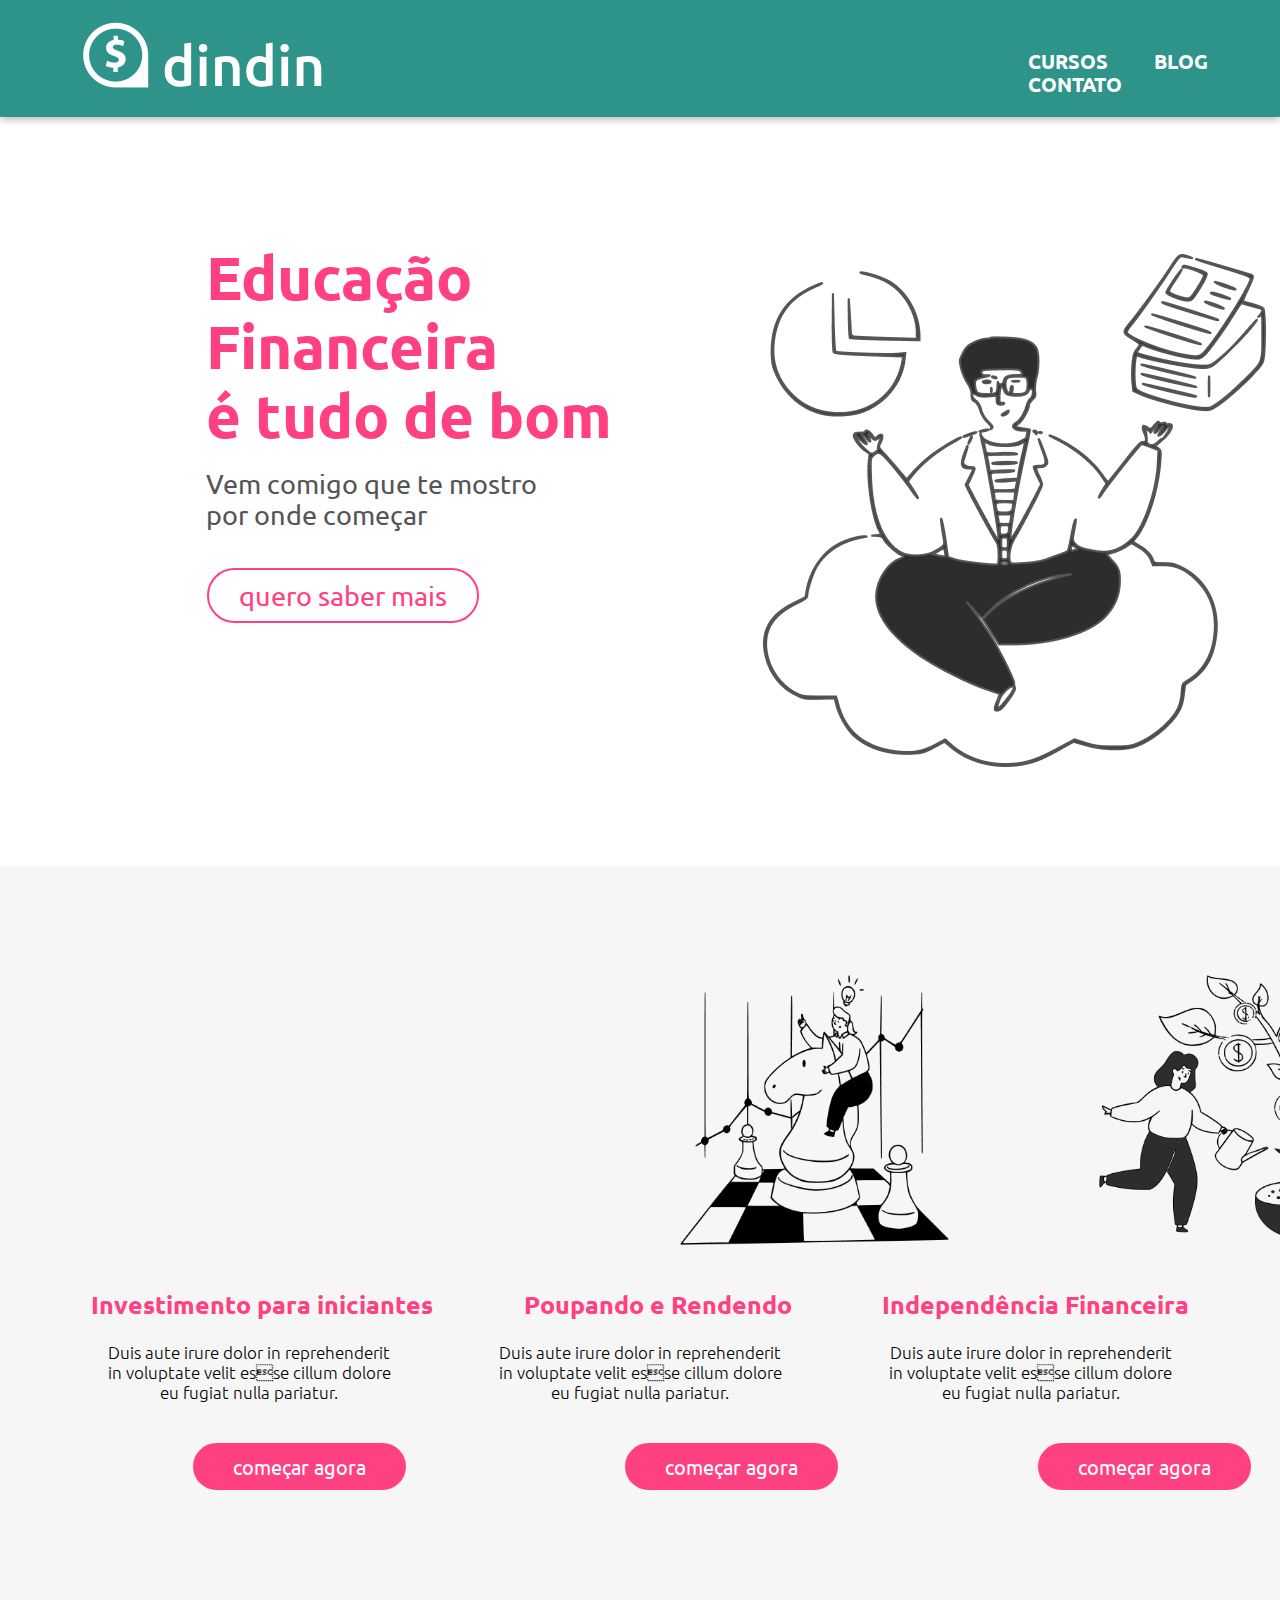
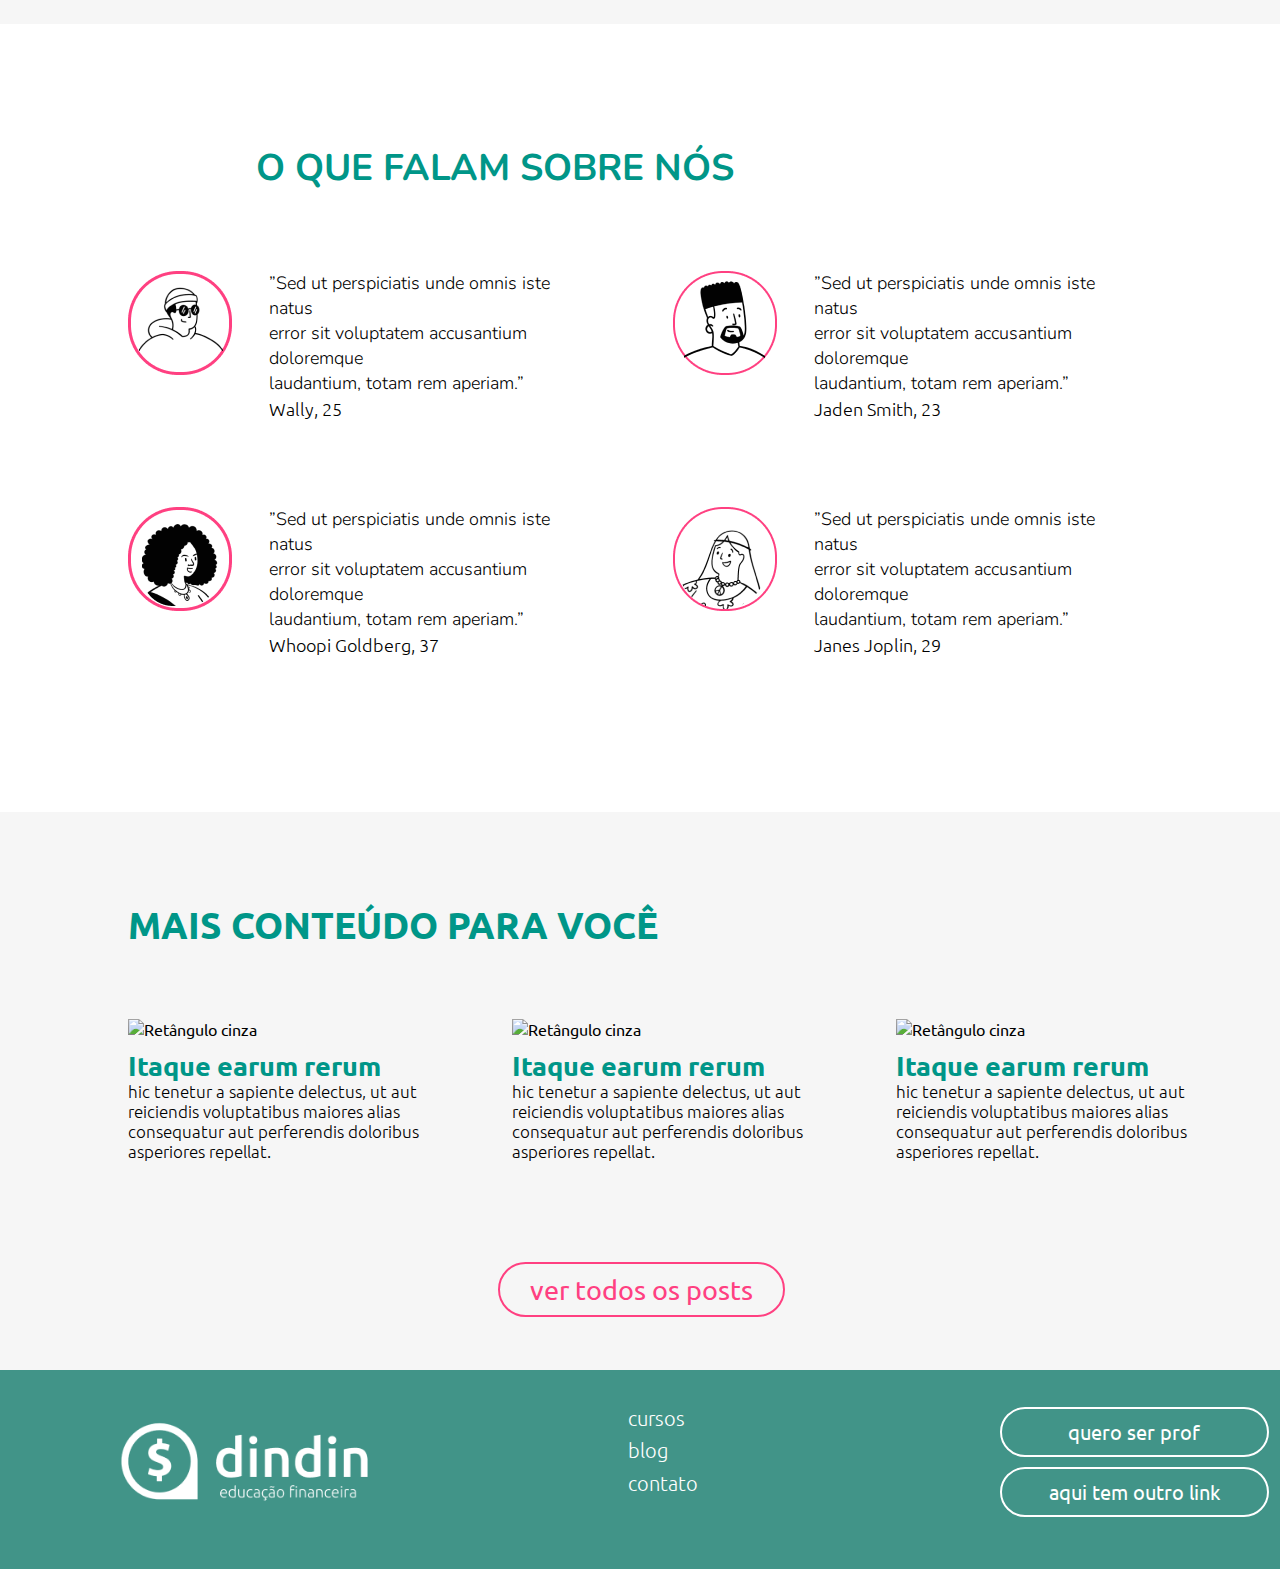
==== index.html @ 089d7000 "inclusão daspaginas index e contato" ====
<!DOCTYPE html>
<html lang="pt-BR">
<head>
    <meta charset="UTF-8">
    <meta http-equiv="X-UA-Compatible" content="IE=edge">
    <meta name="viewport" content="width=device-width, initial-scale=1.0">
    <link rel="stylesheet" href="styleindex.css">
    <link rel="preconnect" href="https://fonts.googleapis.com">
    <link rel="preconnect" href="https://fonts.gstatic.com" crossorigin>
    <link href="https://fonts.googleapis.com/css2?family=Nunito:ital,wght@0,200;0,300;0,400;0,500;0,600;0,700;0,800;0,900;0,1000;1,200;1,300;1,400;1,500;1,600;1,700&family=Ubuntu:ital,wght@0,300;0,400;0,500;0,700;1,300;1,400;1,500;1,700&display=swap" rel="stylesheet">
    <title>DinDin</title>
</head>
<body>
    <header class="container1">
        <nav>
            <a href="index.html"><img src="./img/logo-header.png" alt="Logo Dindin" id="logocabecalho"></a>
            <ul id="lista1">
                <li>CURSOS</li>
                <li>BLOG</li>
                <a href="contato.html"><li>CONTATO</li></a>
            </ul>
        </nav>
    </header>

    <div class="faixa1">
        <div><h1>
            Educação <br> Financeira <br> é tudo de bom
        </h1>
    </div>
        <div>
        <p id="primeirop">
            Vem comigo que te mostro <br> por onde começar
        </p>
    </div>
    <div>
        <button id="querosaber">
            quero saber mais
        </button>
    </div>
    <div>
        <img src="./img/ilustra-banner.png" alt="Imagem de educação financeira" id="edfinanceira">
    </div>
    </div>
    <div class="faixa2">
        <div class="imgfaixa2">
        <img src="./img/ilustra-poupando.png" alt="Poupando" class="poupando">
        <img src="./img/ilustra-investimento.png" alt="Investindo" class="investindo">
        <img src="./img/ilustra-independencia.png" alt="Independência finaceira" class="independencia">
        </div>

        <div class="titulofaixa2">
        <h4>Investimento para iniciantes</h4>
        <h4>Poupando e Rendendo</h4>
        <h4>Independência Financeira</h4>
        </div>

        <div class="pfaixa2">
        <p  id="pfaixa21"> Duis aute irure dolor in reprehenderit <br> in voluptate velit esse cillum dolore <br> eu fugiat nulla pariatur.</p>
        <p id="pfaixa22"> Duis aute irure dolor in reprehenderit <br> in voluptate velit esse cillum dolore <br> eu fugiat nulla pariatur.</p>
        <p id="pfaixa23"> Duis aute irure dolor in reprehenderit <br> in voluptate velit esse cillum dolore <br> eu fugiat nulla pariatur.</p>
        </div>

        <div>
        <button id="botaofaixa21">começar agora</button>
        <button id="botaofaixa22">começar agora</button>
        <button id="botaofaixa23">começar agora</button>
        </div>
    </div>

    <div id="faixa3">
        <h2 id="titulodepo">O QUE FALAM SOBRE NÓS</h2>
        <div id="depoimentos">
        
        <img src="./img/icon-wally.png" alt="Depoimento Wally" class="imgdepo1">
        <cite>”Sed ut perspiciatis unde omnis iste natus <br> error sit voluptatem accusantium doloremque <br> laudantium, totam rem aperiam.”
           <p> Wally, 25 </p>
        </cite>
        
        <img src="./img/icon-jaden.png" alt="Depoimento Jaden" class="imgdepo2">
        <cite>”Sed ut perspiciatis unde omnis iste natus <br> error sit voluptatem accusantium doloremque <br> laudantium, totam rem aperiam.”
            <p> Jaden Smith, 23 </p>
        </cite>
        <img src="./img/icon-whoopi.png" alt="Depoimento Whoopi" class="imgdepo3">
        <cite>”Sed ut perspiciatis unde omnis iste natus <br> error sit voluptatem accusantium doloremque <br> laudantium, totam rem aperiam.”
           <p> Whoopi Goldberg, 37 </p>
        </cite>
        <img src="./img/icon-jane.png" alt="Depoimento Janes" class="imgdepo4">
        <cite>”Sed ut perspiciatis unde omnis iste natus <br> error sit voluptatem accusantium doloremque <br> laudantium, totam rem aperiam.”
            <p> Janes Joplin, 29 </p>
        </cite>
        </div>
    </div>

    <div class="faixa4">
        <h2 id="titulofaixa4">
            MAIS CONTEÚDO PARA VOCÊ
        </h2>
        <div id="imgfaixa4">
        <img id="imgfaixa41" src="./img/Retângulo" alt="Retângulo cinza">
        <img id="imgfaixa42" src="./img/Retângulo" alt="Retângulo cinza">
        <img id="imgfaixa43" src="./img/Retângulo" alt="Retângulo cinza">
        </div>
        <div class="subtitulofaixa4">
        <h4 id="subfaixa41">Itaque earum rerum</h4>
        
        <h4 id="subfaixa42">Itaque earum rerum</h4>
        
        <h4 id="subfaixa43">Itaque earum rerum</h4>
        
        <div id="pfaixa41"><p class="pfaixa4">hic tenetur a sapiente delectus, ut aut <br> reiciendis voluptatibus maiores alias <br> consequatur aut perferendis doloribus <br> asperiores repellat.</p></div>
        <div id="pfaixa42"><p class="pfaixa4">hic tenetur a sapiente delectus, ut aut <br> reiciendis voluptatibus maiores alias <br> consequatur aut perferendis doloribus <br> asperiores repellat.</p></div>
        <div id="pfaixa43"><p class="pfaixa4">hic tenetur a sapiente delectus, ut aut <br> reiciendis voluptatibus maiores alias <br> consequatur aut perferendis doloribus <br> asperiores repellat.</p></div>

        </div>
        <div id="botao4">
        <button id="botaofaixa4">ver todos os posts</button>
        </div>
    </div>

    <footer>
        <div>
        <a href="index.html"><img id="imgrodape" src="./img/logo-footer.png" alt="Logo rodapé"></a>
        </div>

        <div>
            <ul id="listafooter">
                <li class="footer">cursos</li>
                <li class="footer">blog</li>
                <a href="contato.html"><li class="footer">contato</li></a>
            </ul>
        </div>  

            <div>
            <button class="buttonfooter1">quero ser prof</button>
            <button class="buttonfooter2">aqui tem outro link</button>
            </div>
       
        
    </footer>
</body>
</html>
---- styleindex.css ----
* {
    font-family: 'Ubuntu', sans-serif;
    margin: 0;
    padding: 0;
    
}

header {
    background: rgba(46, 148, 138, 1);
    box-shadow: 0px 3px 7px rgba(0, 0, 0, 0.25);
    width: 100%;
    height: 117px;
    color: rgba(253, 253, 253, 1);
    
}

.container1 {
    
    display: flex;
    justify-content: space-around;    
}

#logocabecalho {
    margin-left: 82px;
    margin-top: 20px;
    cursor: pointer;
}

ul {
    
    margin-left: 1028px;
    margin-top: -50px;
    
}
li{ 
    font-weight: 700;
    font-size: 20px;
    line-height: 22.98px;
    list-style: none;
    color: white;
    display: inline;
    margin-right: 42px;
    cursor: pointer;

}

a {
    text-decoration: none;
}

#faixa1 {
    display: grid;
    grid-template-rows: auto;


}

h1{
    color: rgba(255, 64, 129, 1);
    font-size: 60px;
    font-weight: 700;
    line-height: 68.94px;
    position: relative;
    margin-left: 206px;
    margin-top: 125px;
    
}


#primeirop{
    color: #555555;
    font-style: normal;
    font-weight: 400;
    font-size: 27px;
    line-height: 31px;
    margin-left: 206px;
    margin-top: 19px;   
}

#querosaber {
    color: rgba(255, 64, 129, 1);
    background-color: transparent;
    box-sizing: border-box;
    padding-left: 30px;
    padding-top: 10px;
    padding-bottom: 10px;
    padding-right: 30px;
    border: 2px solid rgba(255, 64, 129, 1);
    border-radius: 62px;
    font-weight: 400;
    font-size: 27px;
    line-height: 31px;
    cursor: pointer;
    margin-left: 207px;
    margin-top: 38px;
    margin-right: 258px;
    margin-bottom: 223px;
    
}

#edfinanceira {
    margin-bottom: 66px;
    margin-left: 733px;
    margin-top: -120%;
    padding: 30px;
}

.faixa2{
    background-color: rgba(246, 246, 246, 1);
    width: 100%;
    padding-top: 109px;
    
}

.faixa2 .imgfaixa2 {

    display: flex;
    justify-content: space-evenly;
    width: 288px;
    height: 270px;
    margin-left: 400px;
    
    
}

.faixa2 .imgfaixa2 .investindo {
    margin-left: 150px;
    margin-right: 160px;
    
}

.faixa2 .imgfaixa2 .poupando {
    
    margin-left: 280px;
}

.faixa2 .imgfaixa2 .independencia {
    margin-left: 10px;
    margin-right: -30px;
}

.titulofaixa2 {
    font-size: 25px;
    font-weight: 700;
    line-height: 29px;
    color: rgba(255, 64, 129, 1);
    display: flex;
    justify-content: space-evenly;
    margin-top: 45px;
    margin-bottom: 23px;
}

.pfaixa2 {
    font-weight: 300;
    font-size: 17px;
    line-height: 20px;
    display: flex;
    justify-content: space-evenly;
    text-align: center;

}

#botaofaixa21 {
    background-color: rgba(255, 64, 129, 1);
    border-radius: 62px;
    color: white;
    font-weight: 400;
    font-size: 20px;
    line-height: 23px;
    padding-left: 40px;
    padding-right: 40px;
    padding-top: 12px;
    padding-bottom: 12px;
    border-style: none;
    cursor: pointer;
    margin-left: 193px;
    margin-top: 41px;
    margin-bottom: 134px;
}

#botaofaixa22 {
    background-color: rgba(255, 64, 129, 1);
    border-radius: 62px;
    color: white;
    font-weight: 400;
    font-size: 20px;
    line-height: 23px;
    padding-left: 40px;
    padding-right: 40px;
    padding-top: 12px;
    padding-bottom: 12px;
    border-style: none;
    cursor: pointer;
    margin-left: 215px;
    margin-top: 41px;
    margin-bottom: 134px;
}

#botaofaixa23 {
    background-color: rgba(255, 64, 129, 1);
    border-radius: 62px;
    color: white;
    font-weight: 400;
    font-size: 20px;
    line-height: 23px;
    padding-left: 40px;
    padding-right: 40px;
    padding-top: 12px;
    padding-bottom: 12px;
    border-style: none;
    cursor: pointer;
    margin-left: 196px;
    margin-top: 41px;
    margin-bottom: 134px;
}

#titulodepo {
    font-family: 'Nunito';
    font-style: normal;
    font-weight: 700;
    font-size: 37px;
    line-height: 50px;
    color: rgba(0, 150, 136, 1);
    margin-top: 119px;
    margin-bottom: 78px;
    margin-left: 128px;
}

#faixa3 {
    padding-left: 128px;
    padding-right: 160px;
    padding-bottom: 69px;
}

#depoimentos {
    display: grid;
    grid-template-columns: auto auto auto auto;
    grid-template-rows: auto auto auto auto;

}

.imgdepo2 {
    padding-left: 97px;
}

.imgdepo4 {
    padding-left: 97px;
}

cite {
    font-family: 'Nunito';
    font-style: normal;
    font-weight: 300;
    font-size: 18px;
    line-height: 25px;
    margin-left: 37px;
    margin-bottom: 86px;
}

.faixa4 {
    background-color: rgba(246, 246, 246, 1);
    padding-left: 128px;
    padding-bottom: 53px;
}

#titulofaixa4 {
    font-family: 'Ubuntu';
    font-style: normal;
    font-weight: 700;
    font-size: 37px;
    line-height: 43px;
    color: rgba(0, 150, 136, 1);
    padding-top: 91px;
    padding-bottom: 73px;
   
}

#imgfaixa4 {
    display: grid;
    grid-template-columns: auto auto auto;
}

.subtitulofaixa4 {
    font-weight: 700;
    font-size: 27px;
    line-height: 31px;
    color: rgba(0, 150, 136, 1);
    margin-top: 11px;
    display: grid;
    grid-template-columns: auto auto auto;
    flex-wrap: wrap;
}

.pfaixa4 {
    font-weight: 300;
    font-size: 17px;
    line-height: 20px;
    color: rgba(0, 0, 0, 1);
    
}

#botao4 {
   display: flex;
   justify-content: center;
   margin-right: 125px;
}

#botaofaixa4 {
    color: rgba(255, 64, 129, 1);
    background-color: transparent;
    box-sizing: border-box;
    padding-left: 30px;
    padding-top: 10px;
    padding-bottom: 10px;
    padding-right: 30px;
    border: 2px solid rgba(255, 64, 129, 1);
    border-radius: 62px;
    font-weight: 400;
    font-size: 27px;
    line-height: 31px;
    cursor: pointer;
    margin-top: 101px;
    
    
}

footer {
    background-color: rgba(65, 148, 136, 1);
    
    padding-top: 50px;
    padding-bottom: 42px;
    display: grid;
    
   
}

#imgrodape {
    width: 20%;
    margin-left: 120px;
    cursor: pointer;
}

#listafooter {
    margin-top: -100px;
    
}

.footer {
    width: 10%;
    margin-left: -400px;
    display: block;
    margin-bottom: 10px;
    font-weight: 10;
}

.buttonfooter1 {
    
    background-color: rgba(65, 148, 136, 1);
    color: white;
    border-radius: 62px;
    box-sizing: border-box;
    padding-left: 30px;
    padding-top: 10px;
    padding-bottom: 10px;
    padding-right: 30px;
    border: 2px solid white ;
    font-weight: 400;
    font-size: 20px;
    cursor: pointer;
    margin-bottom: 10px;
    width: 21%;
    margin-left: 1000px;
    margin-top: -100px;
    display: block;
}

.buttonfooter2 {
    
    background-color: rgba(65, 148, 136, 1);
    color: white;
    border-radius: 62px;
    box-sizing: border-box;
    padding-left: 30px;
    padding-top: 10px;
    padding-bottom: 10px;
    padding-right: 30px;
    border: 2px solid white ;
    font-weight: 400;
    font-size: 20px;
    cursor: pointer;
    margin-bottom: 10px;
    width: 21%;
    margin-left: 1000px;
    
    display: block;
}




@media (max-width:430px) {

    header {
        max-width: 100%;
        align-items: center;
        justify-content: center;
    }


    #logocabecalho {
        margin-left: 10px;
        margin-top: 0px;
    }
    
    ul {
        
        margin-left: 25px;
        margin-top: 0px;
        
    }
    li{ 
        font-weight: 10px;
        font-size: 12px;
        margin-right: 42px;
        
    }




    #faixa1 {
        display: grid;
        grid-template-rows: auto;
    
    
    }
    
    h1{
        font-size: 40px;
        line-height: 50px;
        margin-left: 45px;
        margin-top: 20px;
        
    }
    
    
    #primeirop{
        font-size: 20px;
        margin-left: 45px;
        margin-top: 19px;   
    }
    
    #querosaber {
        font-size: 20px;
        line-height: 31px;
        padding-left: 10px;
        padding-right: 10px;
        padding-top: 5px;
        padding-bottom: 5px;
        margin-left: 80px;
        margin-top: 30px;
        margin-right: 58px;
        margin-bottom: 243px;
        width: 60%;
        
    }
    
    #edfinanceira {
        margin-bottom: 0px;
        margin-left: 60px;
        margin-top: -120%;
        padding: 30px;
        width: 50%;
    }
    
  
    
    .faixa2 .imgfaixa2 {
    
        display: grid;
        grid-template-columns: auto;
        grid-template-rows: auto auto auto;
        width: 288px;
        height: 270px;
        margin-left: 0px;
        
        
    }
    
    .faixa2 .imgfaixa2 .investindo {
        margin-left: 100px;
        margin-right: 0px;
        width: 60%;
        margin-bottom: 360px;
    }
    
    .faixa2 .imgfaixa2 .poupando {
        
        margin-top: -80px;
        margin-left: 100px;
        width: 60%;
        margin-bottom: 360px;
    }
    
    .faixa2 .imgfaixa2 .independencia {
        margin-left: 100px;
        margin-right: 0px;
        width: 60%;
        margin-bottom: 360px;
    }
    
    .titulofaixa2 {
        line-height: 550px;
        display: grid;
        grid-template-rows: auto auto auto;
        margin-top: -395px;
        margin-bottom: 0px;
        text-align: center;
    }
    
    .pfaixa2 {
        font-weight: 300;
        font-size: 17px;
        line-height: 20px;
        display: grid;
        grid-template-rows: auto auto auto;
        text-align: center;
    
    }

    #pfaixa21 {
        margin-top: -1340px;
    }

    #pfaixa22 {
        margin-top: -790px;
    }

    #pfaixa23 {
        margin-top: -240px;
    }
    
    #botaofaixa21 {
        margin-left: 85px;
        margin-top: 0px;
        margin-bottom: 0px;
        position: absolute;
        top: 1080px;
    }
    
    #botaofaixa22 {
        
        margin-left: 85px;
        margin-top: 41px;
        margin-bottom: 134px;
        position: absolute;
        top: 1590px;
    }
    
    #botaofaixa23 {
        margin-left: 85px;
        margin-top: 41px;
        margin-bottom: 134px;
        position: absolute;
        top: 2150px;
    }
    
    #titulodepo {
        font-size: 25px;
        line-height: 50px;
        margin-top: 30px;
        margin-bottom: 38px;
        margin-left: 0px;
        width: 100%;
        text-align: center;
    }
    
    #faixa3 {
        padding-left: 0px;
        padding-right: 0px;
        padding-bottom: 0px;
        
    }
    
    #depoimentos {
        margin-left: 10px;
        display: grid;
        grid-template-columns: auto;
        grid-template-rows: auto auto auto auto;
        text-align: center;
    
    }
    
    .imgdepo2 {
        padding-left: 0px;
    }
    
    .imgdepo4 {
        padding-left: 0px;
    }
    
    cite {
        margin-left: 0px;
        margin-right: 5px;
        margin-bottom: 56px;
        margin-top: 15px;
    }
    
    .faixa4 {
        padding-left: 0px;
        padding-bottom: 0px;
    }
    
    #titulofaixa4 {
        font-size: 27px;
        line-height: 43px;
        padding-top: 30px;
        padding-bottom: 15px;
        width: 80%;
        margin-left: 35px;
       
    }
    
    #imgfaixa4 {
        display: grid;
        grid-template-columns: auto;
        grid-template-rows: auto auto auto;
        margin-left: 35px;
    }

    #imgfaixa41 {
        margin-bottom: 320px;
    }

    #imgfaixa42 {
        margin-bottom: 320px;
    }

    #imgfaixa43 {
        margin-bottom: 320px;
    }
    
    .subtitulofaixa4 {
        line-height: 31px;
        margin-top: 11px;
        display: grid;
        grid-template-columns: auto;
        grid-template-rows: auto auto auto;
        text-align: center;
        
    }

    #subfaixa41 {
        margin-top: -1340px;
    }

    #subfaixa42 {
        margin-top: -820px;
    }

    #subfaixa43 {
        margin-top: -310px;
    }
    
    .pfaixa4 {
        font-size: 17px;
        line-height: 20px;
        text-align: center;
        display: grid;
        grid-template-rows: auto auto auto;
        
    }

    #pfaixa41 {
        margin-top: -1300px;
    }

    #pfaixa42 {
        margin-top: -780px;
    }

    #pfaixa43 {
        margin-top: -270px;
    }
    
    #botao4 {
       display: grid;
       grid-template-columns: auto;
       margin-right: 0px;
    }
    
    #botaofaixa4 {

        font-size: 20px;
        line-height: 31px;
        margin-top: -101px;
        margin-bottom: 60px;
        width: 100%;
        
    }






    footer {
        padding-top: 10px;
        padding-bottom: 0px;
        align-items: center;
        justify-content: center;
    }
    
    #imgrodape {
        width: 40%;
        margin-left: 115px;
    }
    
    #listafooter {
        margin-top: 30px;
    }
    
    .footer {
        width: 10%;
        margin-left: 50px;
        display: block;
        margin-bottom: 0px;
        font-weight: 10;
    }
    
    .buttonfooter1 {
        
        border-radius: 62px;
        padding-left: 20px;
        padding-top: 10px;
        padding-bottom: 10px;
        padding-right: 20px;
        font-weight: 400;
        font-size: 10px;
        margin-bottom: 10px;
        width: 41%;
        margin-left: 140px;
        margin-top: -80px;
        display: block;
    }
    
    .buttonfooter2 {
        
        border-radius: 62px;
        padding-left: 20px;
        padding-top: 10px;
        padding-bottom: 10px;
        padding-right: 20px;
        font-weight: 400;
        font-size: 10px;
        margin-bottom: 10px;
        width: 41%;
        margin-left: 140px;
        display: block;
    }


}





@media (min-width:431px) and (max-width:840px) {
        
    header {
        max-width: 100%;
        align-items: center;
        justify-content: center;
    }


    #logocabecalho {
        margin-left: 50px;
        margin-top: 10px;
    }
    
    ul {
        
        margin-left: 25px;
        margin-top: 5px;
        margin-bottom: 10px;
        
    }
    li{ 
        font-weight: 10px;
        font-size: 20px;
        margin-right: 42px;
        
    }









    #faixa1 {
        display: grid;
        grid-template-rows: auto;
    
    }
    
    h1{
        font-size: 40px;
        line-height: 50px;
        margin-left: 45px;
        margin-top: 120px;
        
    }
    
    
    #primeirop{
        font-size: 20px;
        margin-left: 45px;
        margin-top: 19px;   
    }
    
    #querosaber {
        font-size: 20px;
        line-height: 31px;
        padding-left: 10px;
        padding-right: 10px;
        padding-top: 5px;
        padding-bottom: 5px;
        margin-left: 40px;
        margin-top: 30px;
        margin-right: 58px;
        margin-bottom: 243px;
        width: 30%;
        
        
    }
    
    #edfinanceira {
        margin-bottom: 100px;
        margin-left: 330px;
        margin-top: -120%;
        padding: 30px;
        width: 50%;
    }
    
  
    
    .faixa2 .imgfaixa2 {
    
        display: grid;
        grid-template-columns: auto;
        grid-template-rows: auto auto auto;
        width: 288px;
        height: 270px;
        margin-left: 0px;
        
        
    }
    
    .faixa2 .imgfaixa2 .investindo {
        margin-left: 250px;
        margin-right: 0px;
        width: 100%;
        margin-bottom: 360px;
    
    }
    
    .faixa2 .imgfaixa2 .poupando {
        
        margin-top: 0px;
        margin-left: 250px;
        width: 100%;
        margin-bottom: 360px;
    }
    
    .faixa2 .imgfaixa2 .independencia {
        margin-left: 270px;
        margin-right: 0px;
        width: 90%;
        margin-bottom: 360px;
        padding-top: 100px;
    }
    
    .titulofaixa2 {
        line-height: 730px;
        font-size: 30px;
        display: grid;
        grid-template-rows: auto auto auto;
        margin-top: -305px;
        margin-bottom: 0px;
        text-align: center;
    }
    
    .pfaixa2 {
        font-weight: 300;
        font-size: 22px;
        line-height: 20px;
        display: grid;
        grid-template-rows: auto auto auto;
        text-align: center;
    
    }

    #pfaixa21 {
        margin-top: -1780px;
    }

    #pfaixa22 {
        margin-top: -1040px;
    }

    #pfaixa23 {
        margin-top: -320px;
    }
    
    #botaofaixa21 {
        margin-left: 300px;
        margin-top: 0px;
        margin-bottom: 0px;
        position: absolute;
        top: 1400px;
    }
    
    #botaofaixa22 {
        
        margin-left: 300px;
        margin-top: 41px;
        margin-bottom: 134px;
        position: absolute;
        top: 2110px;
    }
    
    #botaofaixa23 {
        margin-left: 300px;
        margin-top: 41px;
        margin-bottom: 134px;
        position: absolute;
        top: 2830px;
    }
    
    #titulodepo {
        font-size: 40px;
        line-height: 50px;
        margin-top: 40px;
        margin-bottom: 48px;
        margin-left: 0px;
        width: 100%;
        text-align: center;
    }
    
    #faixa3 {
        padding-left: 0px;
        padding-right: 0px;
        padding-bottom: 0px;
        
    }
    
    #depoimentos {
        margin-left: 10px;
        display: grid;
        grid-template-columns: auto;
        grid-template-rows: auto auto auto auto;
        text-align: center;
    
    }

    .imgdepo1 {
        margin-left: 350px;
    }
    
    .imgdepo2 {
        margin-left: 350px;
        padding-left: 0px;
    }
    
    .imgdepo3 {
        margin-left: 350px;
    }

    .imgdepo4 {
        margin-left: 350px;
        padding-left: 0px;
    }
    
    cite {
        margin-left: 0px;
        margin-right: 5px;
        margin-bottom: 56px;
        margin-top: 15px;
        font-size: 25px;
    }
    
    .faixa4 {
        padding-left: 0px;
        padding-bottom: 0px;
    }
    
    #titulofaixa4 {
        font-size: 40px;
        line-height: 43px;
        padding-top: 40px;
        padding-bottom: 85px;
        text-align: center;
        width: 100%;
        margin-left: 0px;
       
    }
    
    #imgfaixa4 {
        display: grid;
        grid-template-columns: auto;
        grid-template-rows: auto auto auto;
        margin-left: 250px;
    }

    #imgfaixa41 {
        margin-bottom: 320px;
        
    }

    #imgfaixa42 {
        margin-bottom: 320px;
    }

    #imgfaixa43 {
        margin-bottom: 320px;
    }
    
    .subtitulofaixa4 {
        line-height: 31px;
        margin-top: 30px;
        font-size: 40px;
        display: grid;
        grid-template-columns: auto;
        grid-template-rows: auto auto auto;
        text-align: center;
        
    }

    #subfaixa41 {
        margin-top: -1340px;
        
    }

    #subfaixa42 {
        margin-top: -820px;
    }

    #subfaixa43 {
        margin-top: -310px;
    }
    
    .pfaixa4 {
        font-size: 25px;
        line-height: 35px;
        text-align: center;
        display: grid;
        grid-template-rows: auto auto auto;
        
    }

    #pfaixa41 {
        margin-top: -1300px;
    }

    #pfaixa42 {
        margin-top: -780px;
    }

    #pfaixa43 {
        margin-top: -270px;
    }
    
    #botao4 {
       display: grid;
       grid-template-columns: auto;
       margin-right: 0px;
       margin-top: 70px;
       
    }
    
    #botaofaixa4 {

        font-size: 30px;
        line-height: 31px;
        margin-top: -101px;
        margin-bottom: 60px;
        width: 100%;
        
    }











    footer {
        padding-top: 10px;
        padding-bottom: 0px;
        align-items: center;
        justify-content: center;
    }
    
    #imgrodape {
        width: 40%;
        margin-left: 115px;
    }
    
    #listafooter {
        margin-top: 30px;
    }
    
    .footer {
        width: 10%;
        margin-left: 0px;
        display: block;
        margin-bottom: 5px;
        font-weight: 10;
    }
    
    .buttonfooter1 {
        
        border-radius: 62px;
        padding-left: 20px;
        padding-top: 10px;
        padding-bottom: 10px;
        padding-right: 20px;
        font-weight: 400;
        font-size: 20px;
        margin-bottom: 10px;
        width: 51%;
        margin-left: 320px;
        margin-top: -105px;
        display: block;
    }
    
    .buttonfooter2 {
        
        border-radius: 62px;
        padding-left: 20px;
        padding-top: 10px;
        padding-bottom: 10px;
        padding-right: 20px;
        font-weight: 400;
        font-size: 20px;
        margin-bottom: 10px;
        width: 51%;
        margin-left: 320px;
        display: block;
    }



}
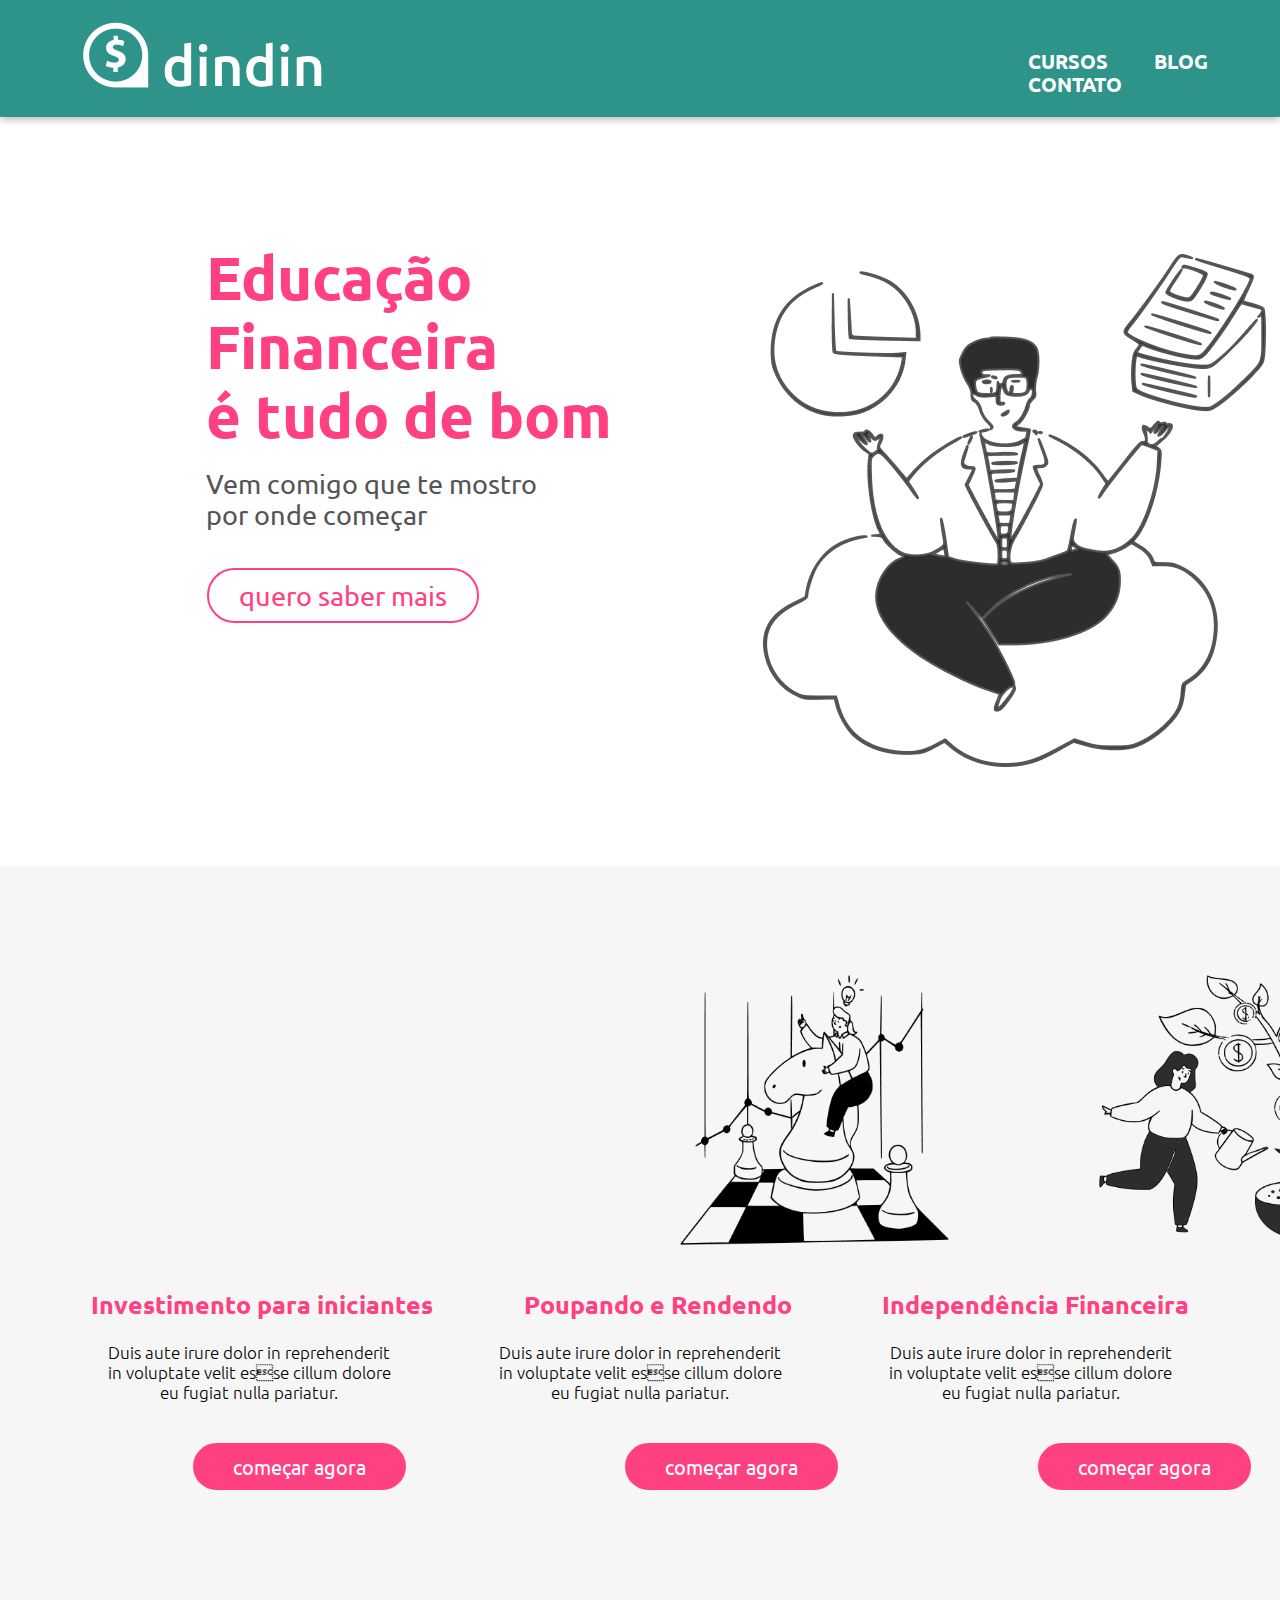
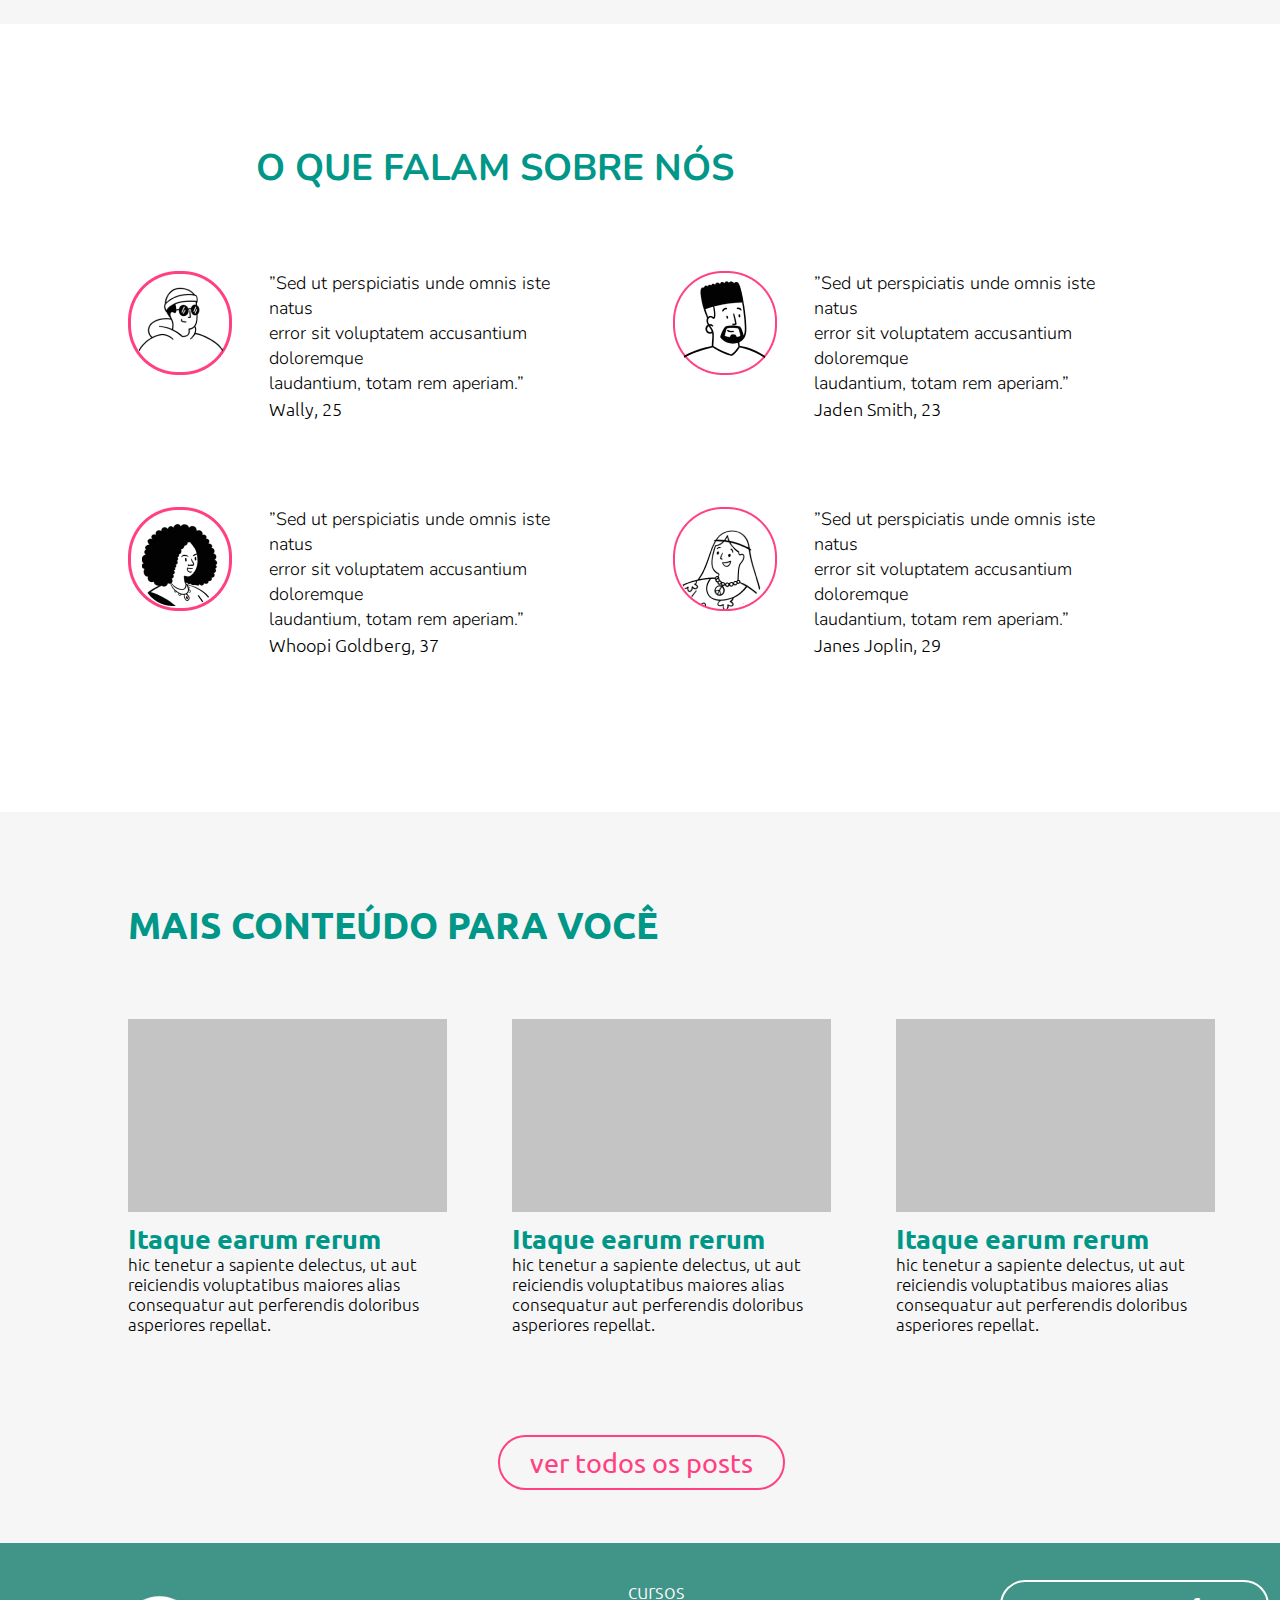
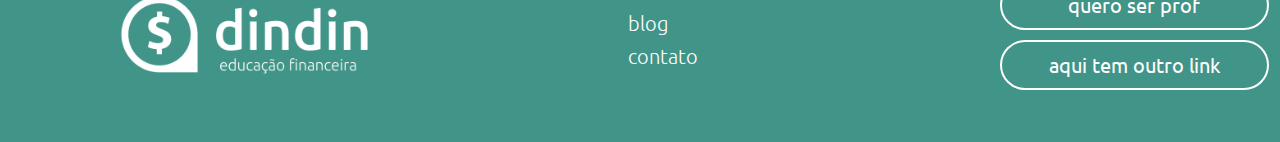
==== commit 2ed17cb4: "atualizacao" ====
--- a/index.html
+++ b/index.html
@@ -96,9 +96,9 @@
             MAIS CONTEÚDO PARA VOCÊ
         </h2>
         <div id="imgfaixa4">
-        <img id="imgfaixa41" src="./img/Retângulo" alt="Retângulo cinza">
-        <img id="imgfaixa42" src="./img/Retângulo" alt="Retângulo cinza">
-        <img id="imgfaixa43" src="./img/Retângulo" alt="Retângulo cinza">
+        <img id="imgfaixa41" src="./img/retangulo.png" alt="Retângulo cinza">
+        <img id="imgfaixa42" src="./img/retangulo.png" alt="Retângulo cinza">
+        <img id="imgfaixa43" src="./img/retangulo.png" alt="Retângulo cinza">
         </div>
         <div class="subtitulofaixa4">
         <h4 id="subfaixa41">Itaque earum rerum</h4>
--- a/styleindex.css
+++ b/styleindex.css
@@ -278,7 +278,9 @@
 #imgfaixa4 {
     display: grid;
     grid-template-columns: auto auto auto;
-}
+    
+}
+
 
 .subtitulofaixa4 {
     font-weight: 700;
